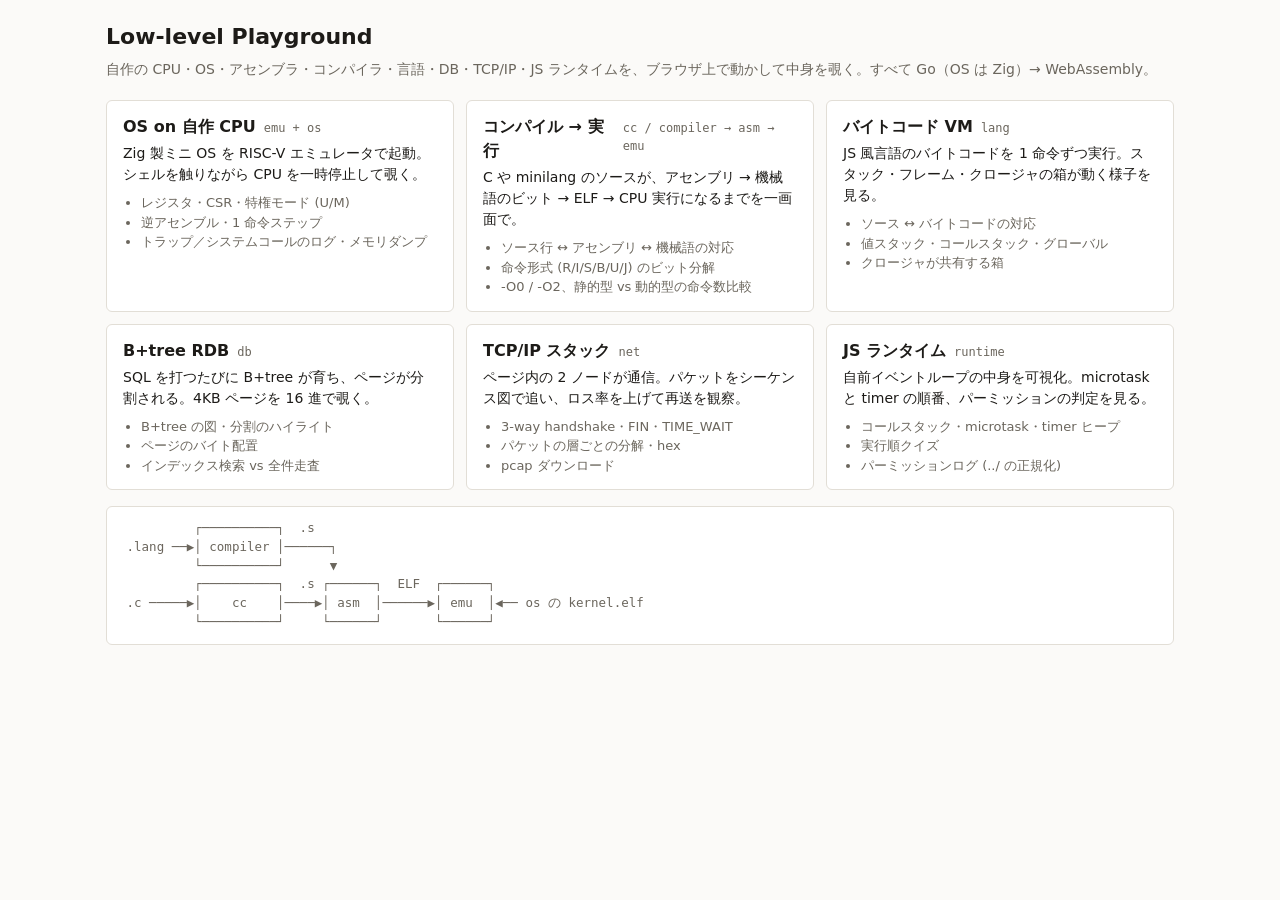
==== web/index.html @ 8b2882b6 "Add browser playground: run every project in WebAssembly and inspect internals - Refactor cores into" ====
<!doctype html>
<html lang="ja">
<head>
<meta charset="utf-8">
<meta name="viewport" content="width=device-width, initial-scale=1">
<title>Low-level Playground</title>
<link rel="stylesheet" href="shared/style.css">
<style>
  .hero { padding: 20px 16px 4px; max-width: 1100px; margin: 0 auto; }
  .hero h1 { font-size: 22px; margin: 0 0 6px; }
  .hero p { margin: 0; color: var(--muted); }
  .cards { max-width: 1100px; margin: 0 auto; padding: 16px; display: grid; gap: 12px; grid-template-columns: repeat(auto-fill, minmax(300px, 1fr)); }
  a.card { display: block; text-decoration: none; color: inherit; background: var(--panel); border: 1px solid var(--border); border-radius: var(--radius); padding: 14px 16px; transition: border-color .15s; }
  a.card:hover { border-color: var(--accent); }
  a.card h2 { font-size: 16px; margin: 0 0 4px; display: flex; gap: 8px; align-items: baseline; }
  a.card h2 code { font-size: 12px; color: var(--muted); font-weight: normal; }
  a.card p { margin: 0 0 8px; }
  a.card ul { margin: 0; padding-left: 18px; color: var(--muted); font-size: 13px; }
  .flow { max-width: 1100px; margin: 0 auto; padding: 0 16px 24px; }
  .flow pre { background: var(--panel); border: 1px solid var(--border); border-radius: var(--radius); padding: 12px; color: var(--muted); }
</style>
</head>
<body>
<div class="hero">
  <h1>Low-level Playground</h1>
  <p>自作の CPU・OS・アセンブラ・コンパイラ・言語・DB・TCP/IP・JS ランタイムを、ブラウザ上で動かして中身を覗く。すべて Go（OS は Zig）→ WebAssembly。</p>
</div>
<div class="cards">
  <a class="card" href="os/">
    <h2>OS on 自作 CPU <code>emu + os</code></h2>
    <p>Zig 製ミニ OS を RISC-V エミュレータで起動。シェルを触りながら CPU を一時停止して覗く。</p>
    <ul><li>レジスタ・CSR・特権モード (U/M)</li><li>逆アセンブル・1 命令ステップ</li><li>トラップ／システムコールのログ・メモリダンプ</li></ul>
  </a>
  <a class="card" href="pipeline/">
    <h2>コンパイル → 実行 <code>cc / compiler → asm → emu</code></h2>
    <p>C や minilang のソースが、アセンブリ → 機械語のビット → ELF → CPU 実行になるまでを一画面で。</p>
    <ul><li>ソース行 ↔ アセンブリ ↔ 機械語の対応</li><li>命令形式 (R/I/S/B/U/J) のビット分解</li><li>-O0 / -O2、静的型 vs 動的型の命令数比較</li></ul>
  </a>
  <a class="card" href="lang/">
    <h2>バイトコード VM <code>lang</code></h2>
    <p>JS 風言語のバイトコードを 1 命令ずつ実行。スタック・フレーム・クロージャの箱が動く様子を見る。</p>
    <ul><li>ソース ↔ バイトコードの対応</li><li>値スタック・コールスタック・グローバル</li><li>クロージャが共有する箱</li></ul>
  </a>
  <a class="card" href="db/">
    <h2>B+tree RDB <code>db</code></h2>
    <p>SQL を打つたびに B+tree が育ち、ページが分割される。4KB ページを 16 進で覗く。</p>
    <ul><li>B+tree の図・分割のハイライト</li><li>ページのバイト配置</li><li>インデックス検索 vs 全件走査</li></ul>
  </a>
  <a class="card" href="net/">
    <h2>TCP/IP スタック <code>net</code></h2>
    <p>ページ内の 2 ノードが通信。パケットをシーケンス図で追い、ロス率を上げて再送を観察。</p>
    <ul><li>3-way handshake・FIN・TIME_WAIT</li><li>パケットの層ごとの分解・hex</li><li>pcap ダウンロード</li></ul>
  </a>
  <a class="card" href="runtime/">
    <h2>JS ランタイム <code>runtime</code></h2>
    <p>自前イベントループの中身を可視化。microtask と timer の順番、パーミッションの判定を見る。</p>
    <ul><li>コールスタック・microtask・timer ヒープ</li><li>実行順クイズ</li><li>パーミッションログ (../ の正規化)</li></ul>
  </a>
</div>
<div class="flow">
<pre>          ┌──────────┐  .s
 .lang ──▶│ compiler │──────┐
          └──────────┘      ▼
          ┌──────────┐  .s ┌──────┐  ELF  ┌──────┐
 .c ─────▶│    cc    │────▶│ asm  │──────▶│ emu  │◀── os の kernel.elf
          └──────────┘     └──────┘       └──────┘</pre>
</div>
</body>
</html>
---- web/shared/style.css ----
/* 全ページ共通のスタイル。色は必ずこのトークンを使う（ダークモード対応のため）。 */
:root {
  --bg: #fbfaf8;
  --panel: #ffffff;
  --panel-2: #f3f1ec;
  --border: #e2ded6;
  --text: #1d1b18;
  --muted: #6b665d;
  --accent: #2f6fdb;      /* 選択・現在位置 */
  --accent-soft: #dfe9fb;
  --ok: #1f8a4c;
  --warn: #b76e00;
  --err: #c43c3c;
  --hl: #fff3b0;          /* 直前に変化した値のハイライト */
  --c1: #2f6fdb; --c2: #1f8a4c; --c3: #b76e00; --c4: #8a46c9; --c5: #c43c3c; --c6: #127f8c; /* 系列色 */
  --mono: ui-monospace, "SF Mono", Menlo, Consolas, monospace;
  --sans: system-ui, -apple-system, "Hiragino Sans", "Noto Sans JP", sans-serif;
  --radius: 6px;
  color-scheme: light;
}
@media (prefers-color-scheme: dark) {
  :root:not([data-theme="light"]) {
    --bg: #15161a; --panel: #1d1f24; --panel-2: #24272d; --border: #34373f;
    --text: #e6e4df; --muted: #9a968e; --accent: #6ea0ff; --accent-soft: #23314d;
    --ok: #4cc283; --warn: #e3a547; --err: #ef6b6b; --hl: #4a4220;
    --c1: #6ea0ff; --c2: #4cc283; --c3: #e3a547; --c4: #b88af0; --c5: #ef6b6b; --c6: #4fc4d1;
    color-scheme: dark;
  }
}
:root[data-theme="dark"] {
  --bg: #15161a; --panel: #1d1f24; --panel-2: #24272d; --border: #34373f;
  --text: #e6e4df; --muted: #9a968e; --accent: #6ea0ff; --accent-soft: #23314d;
  --ok: #4cc283; --warn: #e3a547; --err: #ef6b6b; --hl: #4a4220;
  --c1: #6ea0ff; --c2: #4cc283; --c3: #e3a547; --c4: #b88af0; --c5: #ef6b6b; --c6: #4fc4d1;
  color-scheme: dark;
}

* { box-sizing: border-box; }
html, body { margin: 0; }
body { background: var(--bg); color: var(--text); font: 14px/1.5 var(--sans); }
header.top { display: flex; align-items: center; gap: 12px; padding: 10px 16px; border-bottom: 1px solid var(--border); background: var(--panel); flex-wrap: wrap; }
header.top h1 { font-size: 16px; margin: 0; }
header.top a { color: var(--muted); text-decoration: none; }
header.top a:hover { color: var(--accent); }
main { padding: 12px 16px; }
.grid { display: grid; gap: 12px; grid-template-columns: repeat(auto-fit, minmax(320px, 1fr)); }
.panel { background: var(--panel); border: 1px solid var(--border); border-radius: var(--radius); padding: 10px 12px; min-width: 0; overflow: auto; }
.panel h2 { font-size: 12px; text-transform: uppercase; letter-spacing: .05em; color: var(--muted); margin: 0 0 8px; }
.toolbar { display: flex; gap: 6px; flex-wrap: wrap; align-items: center; margin-bottom: 8px; }
button, select, input[type=text], input[type=number] {
  font: inherit; color: var(--text); background: var(--panel-2); border: 1px solid var(--border);
  border-radius: var(--radius); padding: 4px 10px;
}
button { cursor: pointer; }
button:hover { border-color: var(--accent); }
button.primary { background: var(--accent); border-color: var(--accent); color: #fff; }
button:disabled { opacity: .5; cursor: default; }
textarea, pre, code, .mono { font-family: var(--mono); font-size: 12.5px; }
textarea { width: 100%; min-height: 240px; color: var(--text); background: var(--panel-2); border: 1px solid var(--border); border-radius: var(--radius); padding: 8px; resize: vertical; tab-size: 4; }
pre { margin: 0; white-space: pre; overflow: auto; }
.terminal { background: #0f1013; color: #d8d6d0; padding: 8px; border-radius: var(--radius); min-height: 280px; max-height: 60vh; overflow: auto; white-space: pre-wrap; word-break: break-all; font-family: var(--mono); font-size: 13px; outline: none; }
.terminal:focus { box-shadow: 0 0 0 2px var(--accent); }
table.kv { border-collapse: collapse; font-family: var(--mono); font-size: 12px; width: 100%; }
table.kv td, table.kv th { padding: 1px 6px; border-bottom: 1px solid var(--border); text-align: left; white-space: nowrap; }
table.kv th { color: var(--muted); font-weight: normal; }
.changed { background: var(--hl); }
.current { background: var(--accent-soft); }
.muted { color: var(--muted); }
.err { color: var(--err); }
.ok { color: var(--ok); }
.badge { display: inline-block; padding: 0 6px; border-radius: 999px; font-size: 11px; border: 1px solid var(--border); background: var(--panel-2); }
.loading { color: var(--muted); padding: 24px; text-align: center; }
@media (max-width: 640px) { main { padding: 10px 16px; } .grid { grid-template-columns: 1fr; } }
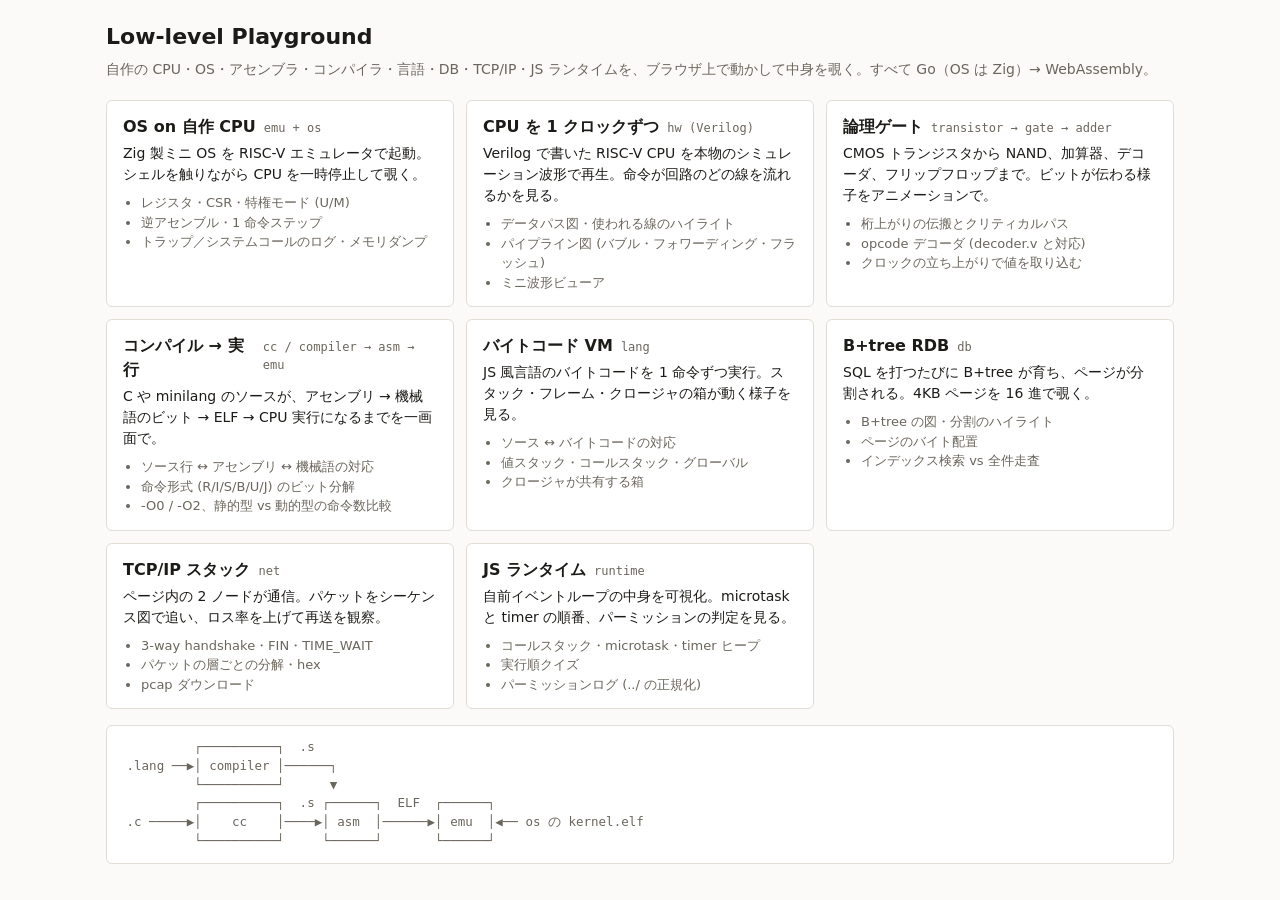
==== commit e3a6a2da: "Add hw and gates pages to the browser playground - web/hw: replay real Icarus Verilog traces clock b" ====
--- a/web/index.html
+++ b/web/index.html
@@ -30,6 +30,16 @@
     <h2>OS on 自作 CPU <code>emu + os</code></h2>
     <p>Zig 製ミニ OS を RISC-V エミュレータで起動。シェルを触りながら CPU を一時停止して覗く。</p>
     <ul><li>レジスタ・CSR・特権モード (U/M)</li><li>逆アセンブル・1 命令ステップ</li><li>トラップ／システムコールのログ・メモリダンプ</li></ul>
+  </a>
+  <a class="card" href="hw/">
+    <h2>CPU を 1 クロックずつ <code>hw (Verilog)</code></h2>
+    <p>Verilog で書いた RISC-V CPU を本物のシミュレーション波形で再生。命令が回路のどの線を流れるかを見る。</p>
+    <ul><li>データパス図・使われる線のハイライト</li><li>パイプライン図 (バブル・フォワーディング・フラッシュ)</li><li>ミニ波形ビューア</li></ul>
+  </a>
+  <a class="card" href="gates/">
+    <h2>論理ゲート <code>transistor → gate → adder</code></h2>
+    <p>CMOS トランジスタから NAND、加算器、デコーダ、フリップフロップまで。ビットが伝わる様子をアニメーションで。</p>
+    <ul><li>桁上がりの伝搬とクリティカルパス</li><li>opcode デコーダ (decoder.v と対応)</li><li>クロックの立ち上がりで値を取り込む</li></ul>
   </a>
   <a class="card" href="pipeline/">
     <h2>コンパイル → 実行 <code>cc / compiler → asm → emu</code></h2>
